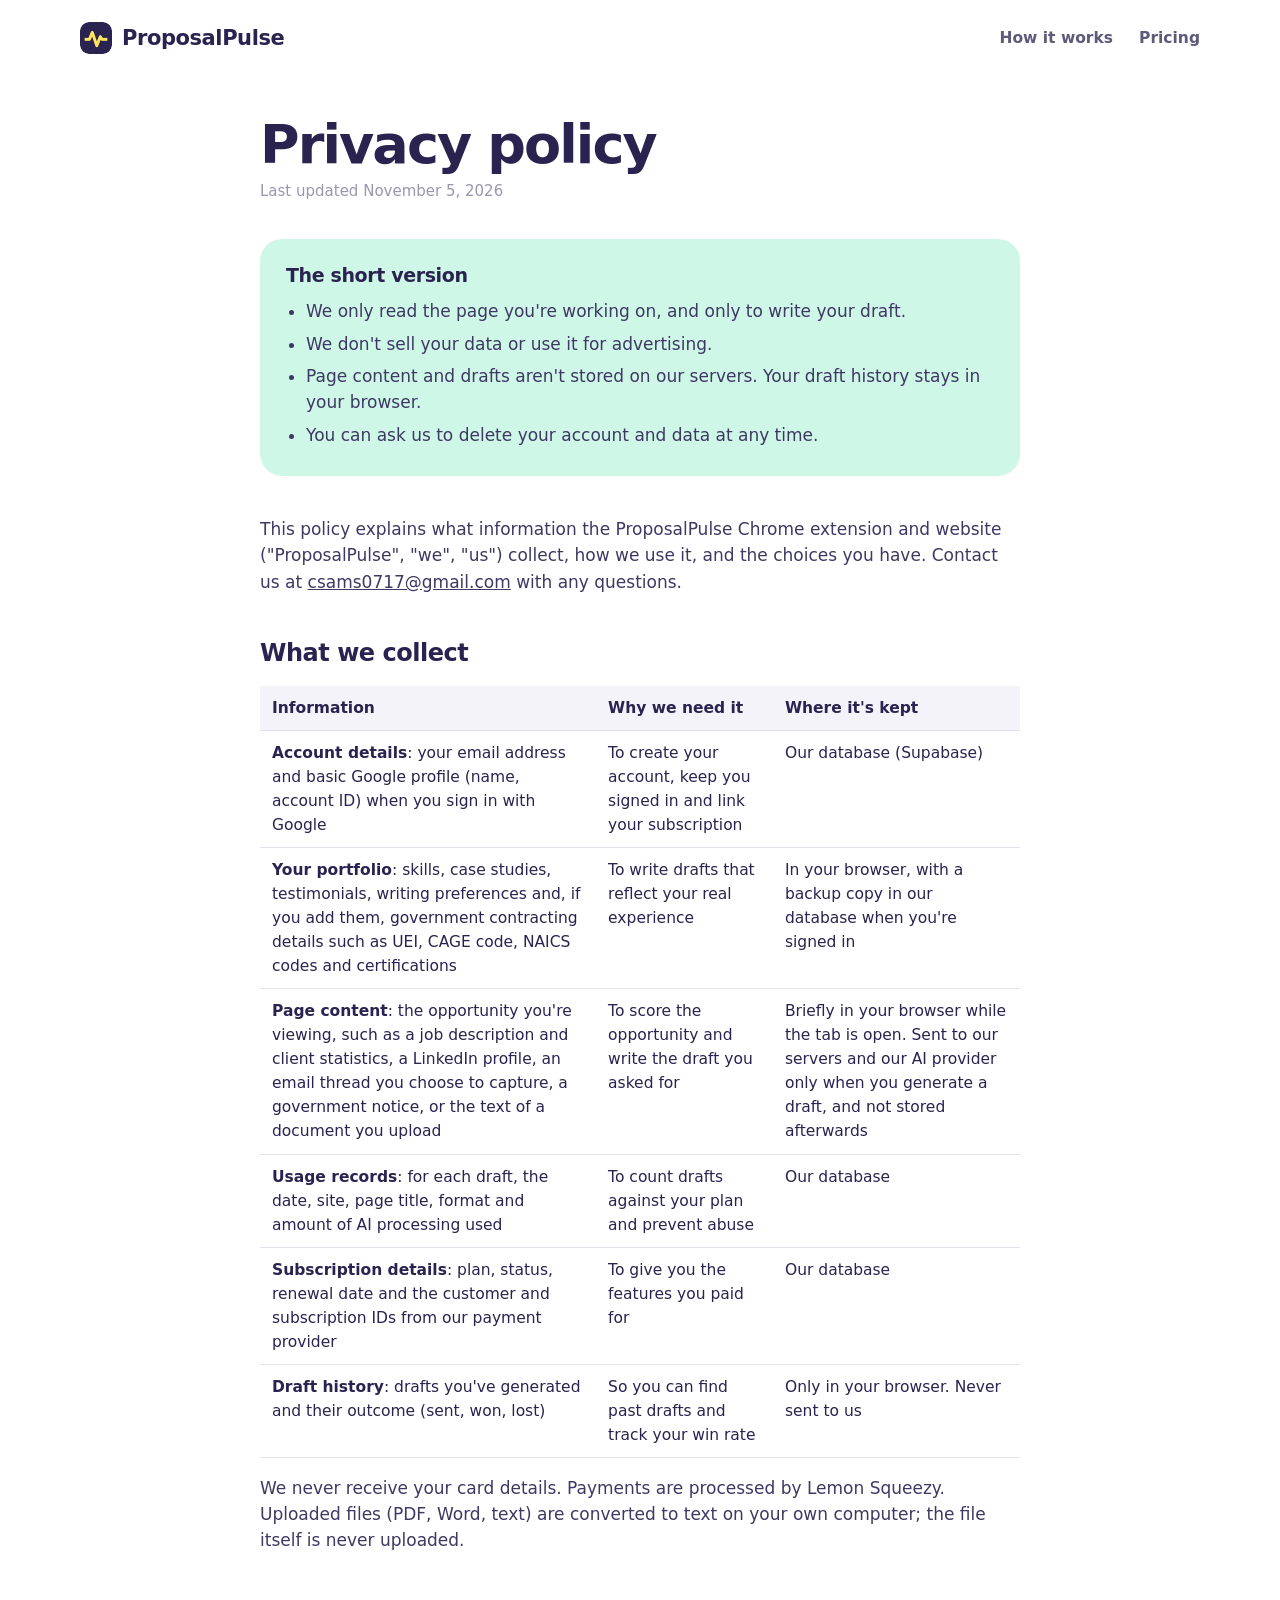
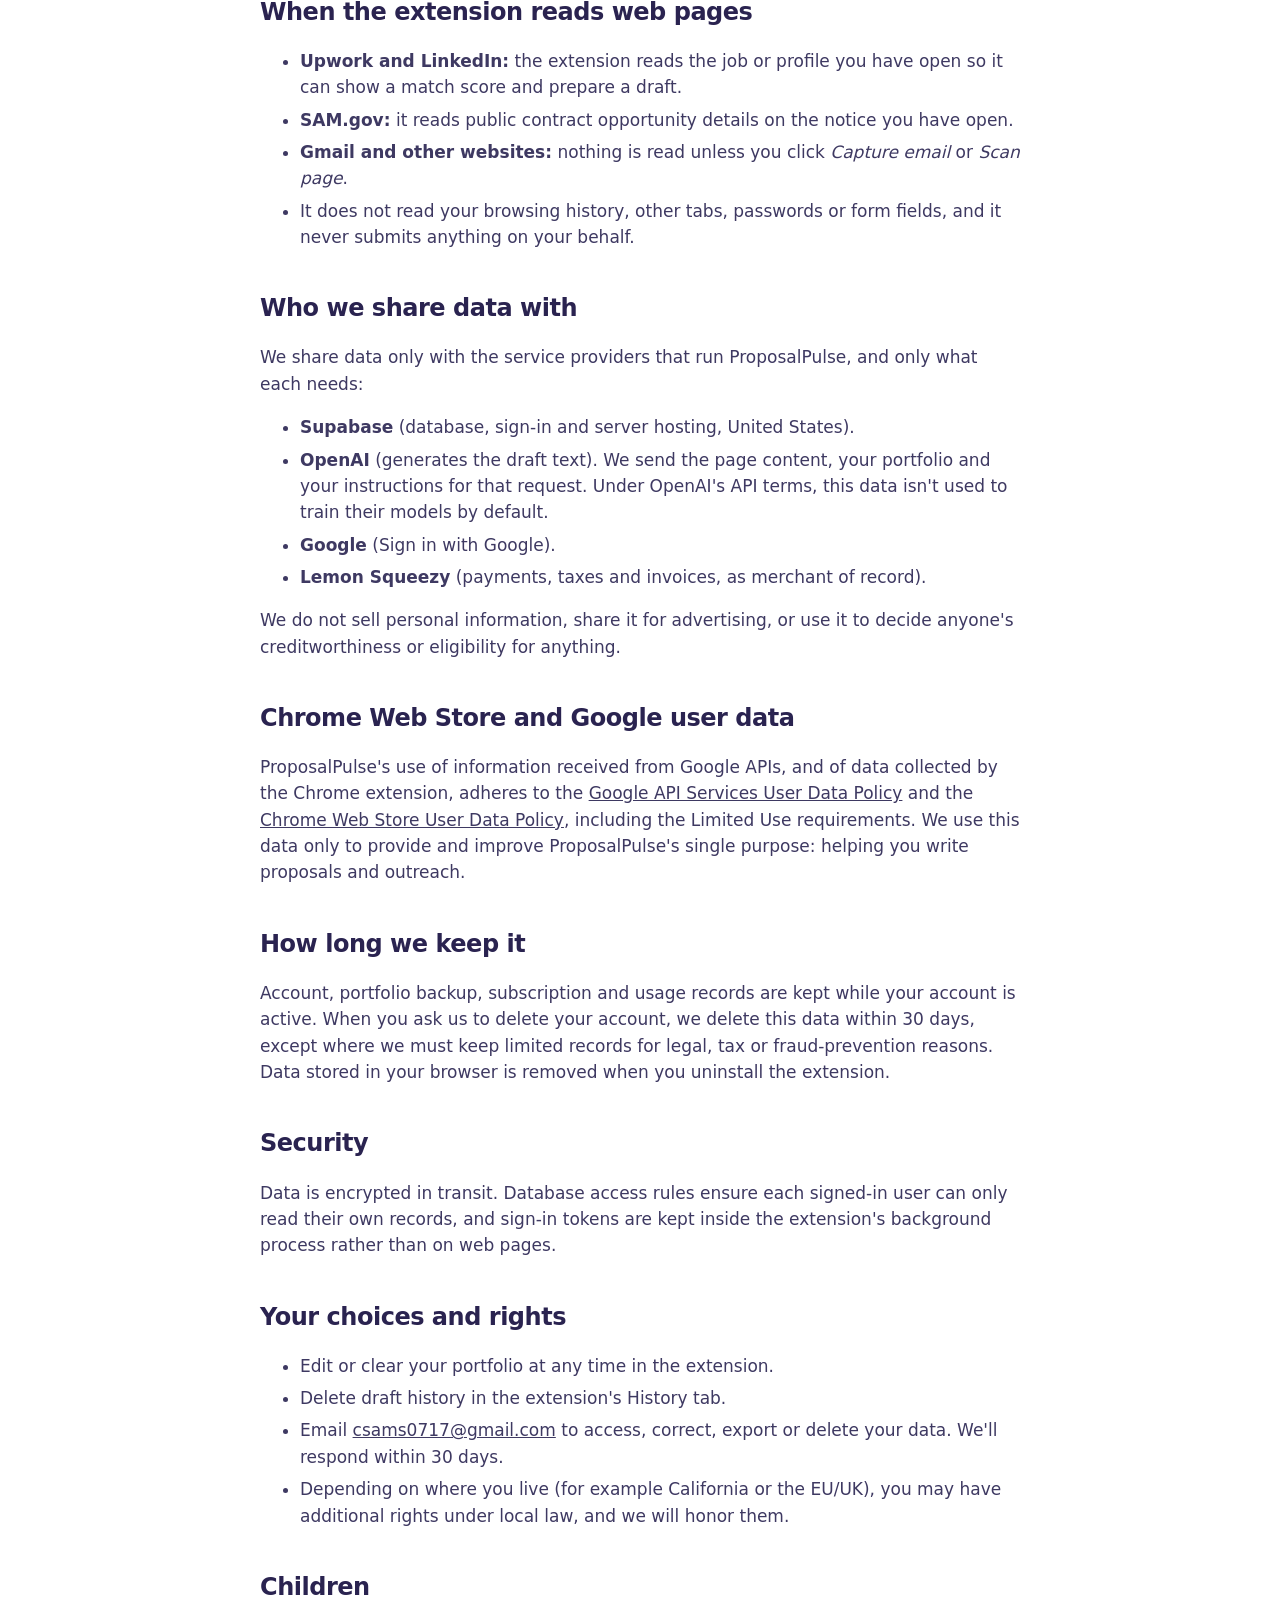
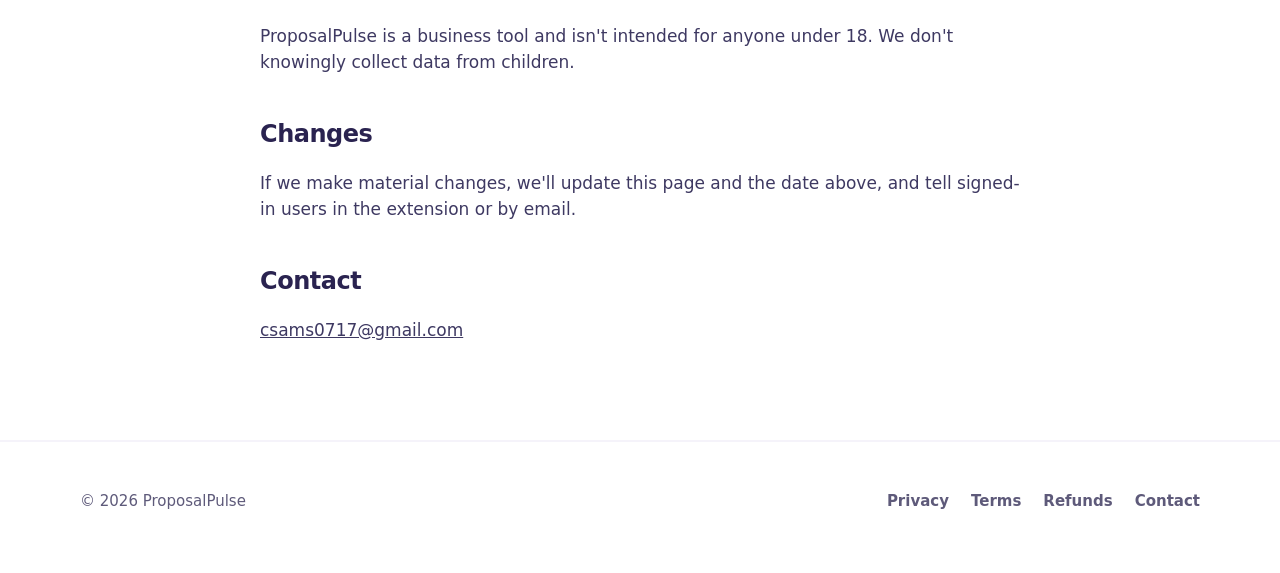
==== privacy.html @ be075578 "Add ProposalPulse website: landing page, privacy, terms and refund policy Co-Authored-By: Claude Opu" ====
<!doctype html>
<html lang="en">
<head>
  <meta charset="utf-8" />
  <meta name="viewport" content="width=device-width, initial-scale=1" />
  <title>Privacy policy · ProposalPulse</title>
  <link rel="icon" href="img/icon.png" />
  <link rel="stylesheet" href="styles.css" />
</head>
<body>
  <header class="site-header">
    <div class="wrap">
      <a class="brand" href="index.html"><img src="img/icon.png" alt="" />ProposalPulse</a>
      <nav class="nav" aria-label="Main">
        <a href="index.html#how" class="hide-sm">How it works</a>
        <a href="index.html#pricing">Pricing</a>
      </nav>
    </div>
  </header>
  <main class="legal">
    <div class="wrap" style="--c: var(--mint)">
      <h1>Privacy policy</h1>
      <p class="updated">Last updated November 5, 2026</p>
      <div class="summary">
        <h2>The short version</h2>
        <ul>
          <li>We only read the page you're working on, and only to write your draft.</li>
          <li>We don't sell your data or use it for advertising.</li>
          <li>Page content and drafts aren't stored on our servers. Your draft history stays in your browser.</li>
          <li>You can ask us to delete your account and data at any time.</li>
        </ul>
      </div>

      <p>This policy explains what information the ProposalPulse Chrome extension and website ("ProposalPulse", "we", "us") collect, how we use it, and the choices you have. Contact us at <a href="mailto:csams0717@gmail.com">csams0717@gmail.com</a> with any questions.</p>

      <h2>What we collect</h2>
      <table>
        <thead><tr><th>Information</th><th>Why we need it</th><th>Where it's kept</th></tr></thead>
        <tbody>
          <tr><td><strong>Account details</strong>: your email address and basic Google profile (name, account ID) when you sign in with Google</td><td>To create your account, keep you signed in and link your subscription</td><td>Our database (Supabase)</td></tr>
          <tr><td><strong>Your portfolio</strong>: skills, case studies, testimonials, writing preferences and, if you add them, government contracting details such as UEI, CAGE code, NAICS codes and certifications</td><td>To write drafts that reflect your real experience</td><td>In your browser, with a backup copy in our database when you're signed in</td></tr>
          <tr><td><strong>Page content</strong>: the opportunity you're viewing, such as a job description and client statistics, a LinkedIn profile, an email thread you choose to capture, a government notice, or the text of a document you upload</td><td>To score the opportunity and write the draft you asked for</td><td>Briefly in your browser while the tab is open. Sent to our servers and our AI provider only when you generate a draft, and not stored afterwards</td></tr>
          <tr><td><strong>Usage records</strong>: for each draft, the date, site, page title, format and amount of AI processing used</td><td>To count drafts against your plan and prevent abuse</td><td>Our database</td></tr>
          <tr><td><strong>Subscription details</strong>: plan, status, renewal date and the customer and subscription IDs from our payment provider</td><td>To give you the features you paid for</td><td>Our database</td></tr>
          <tr><td><strong>Draft history</strong>: drafts you've generated and their outcome (sent, won, lost)</td><td>So you can find past drafts and track your win rate</td><td>Only in your browser. Never sent to us</td></tr>
        </tbody>
      </table>
      <p>We never receive your card details. Payments are processed by Lemon Squeezy. Uploaded files (PDF, Word, text) are converted to text on your own computer; the file itself is never uploaded.</p>

      <h2>When the extension reads web pages</h2>
      <ul>
        <li><strong>Upwork and LinkedIn:</strong> the extension reads the job or profile you have open so it can show a match score and prepare a draft.</li>
        <li><strong>SAM.gov:</strong> it reads public contract opportunity details on the notice you have open.</li>
        <li><strong>Gmail and other websites:</strong> nothing is read unless you click <em>Capture email</em> or <em>Scan page</em>.</li>
        <li>It does not read your browsing history, other tabs, passwords or form fields, and it never submits anything on your behalf.</li>
      </ul>

      <h2>Who we share data with</h2>
      <p>We share data only with the service providers that run ProposalPulse, and only what each needs:</p>
      <ul>
        <li><strong>Supabase</strong> (database, sign-in and server hosting, United States).</li>
        <li><strong>OpenAI</strong> (generates the draft text). We send the page content, your portfolio and your instructions for that request. Under OpenAI's API terms, this data isn't used to train their models by default.</li>
        <li><strong>Google</strong> (Sign in with Google).</li>
        <li><strong>Lemon Squeezy</strong> (payments, taxes and invoices, as merchant of record).</li>
      </ul>
      <p>We do not sell personal information, share it for advertising, or use it to decide anyone's creditworthiness or eligibility for anything.</p>

      <h2>Chrome Web Store and Google user data</h2>
      <p>ProposalPulse's use of information received from Google APIs, and of data collected by the Chrome extension, adheres to the <a href="https://developers.google.com/terms/api-services-user-data-policy">Google API Services User Data Policy</a> and the <a href="https://developer.chrome.com/docs/webstore/program-policies/limited-use">Chrome Web Store User Data Policy</a>, including the Limited Use requirements. We use this data only to provide and improve ProposalPulse's single purpose: helping you write proposals and outreach.</p>

      <h2>How long we keep it</h2>
      <p>Account, portfolio backup, subscription and usage records are kept while your account is active. When you ask us to delete your account, we delete this data within 30 days, except where we must keep limited records for legal, tax or fraud-prevention reasons. Data stored in your browser is removed when you uninstall the extension.</p>

      <h2>Security</h2>
      <p>Data is encrypted in transit. Database access rules ensure each signed-in user can only read their own records, and sign-in tokens are kept inside the extension's background process rather than on web pages.</p>

      <h2>Your choices and rights</h2>
      <ul>
        <li>Edit or clear your portfolio at any time in the extension.</li>
        <li>Delete draft history in the extension's History tab.</li>
        <li>Email <a href="mailto:csams0717@gmail.com">csams0717@gmail.com</a> to access, correct, export or delete your data. We'll respond within 30 days.</li>
        <li>Depending on where you live (for example California or the EU/UK), you may have additional rights under local law, and we will honor them.</li>
      </ul>

      <h2>Children</h2>
      <p>ProposalPulse is a business tool and isn't intended for anyone under 18. We don't knowingly collect data from children.</p>

      <h2>Changes</h2>
      <p>If we make material changes, we'll update this page and the date above, and tell signed-in users in the extension or by email.</p>

      <h2>Contact</h2>
      <p><a href="mailto:csams0717@gmail.com">csams0717@gmail.com</a></p>
    </div>
  </main>
  <footer class="site-footer">
    <div class="wrap">
      <span>© 2026 ProposalPulse</span>
      <nav aria-label="Footer">
        <a href="privacy.html">Privacy</a>
        <a href="terms.html">Terms</a>
        <a href="refunds.html">Refunds</a>
        <a href="mailto:csams0717@gmail.com">Contact</a>
      </nav>
    </div>
  </footer>
</body>
</html>
---- styles.css ----
/* ProposalPulse — website. Same system as the extension:
   white paper, indigo ink, one highlighter colour per idea. */

@font-face {
  font-family: "Bricolage";
  src: url("fonts/bricolage.woff2") format("woff2-variations");
  font-weight: 200 800;
  font-stretch: 75% 100%;
  font-display: swap;
}
@font-face {
  font-family: "Source Serif";
  src: url("fonts/source-serif.woff2") format("woff2-variations");
  font-weight: 200 900;
  font-display: swap;
}

:root {
  --ink: #2a2350;
  --ink-soft: #5e5a7a;
  --ink-faint: #9a96b0;
  --paper: #ffffff;
  --mist: #f5f3fa;
  --line: #e4e1ee;
  --yellow: #ffe45c;
  --pink: #ffa8d4;
  --mint: #86ebc6;
  --sky: #9ad8ff;
  --lilac: #cfc0ff;
  --ok: #0e8a5f;
  --sans: "Bricolage", ui-sans-serif, system-ui, sans-serif;
  --serif: "Source Serif", Georgia, serif;
  --wrap: 1120px;
}

* { box-sizing: border-box; }
html { scroll-behavior: smooth; }
@media (prefers-reduced-motion: reduce) { html { scroll-behavior: auto; } * { transition: none !important; animation: none !important; } }

body {
  margin: 0;
  background: var(--paper);
  color: var(--ink);
  font-family: var(--sans);
  font-size: 17px;
  line-height: 1.55;
  font-optical-sizing: auto;
  -webkit-font-smoothing: antialiased;
}
::selection { background: var(--yellow); }
a { color: inherit; }
img { max-width: 100%; display: block; }
:focus-visible { outline: 3px solid var(--ink); outline-offset: 3px; border-radius: 4px; }

.wrap { width: min(var(--wrap), 100% - 40px); margin-inline: auto; }

/* ---------- Header ---------- */
.site-header { padding: 22px 0; }
.site-header .wrap { display: flex; align-items: center; justify-content: space-between; gap: 20px; }
.brand { display: inline-flex; align-items: center; gap: 10px; text-decoration: none; font-weight: 800; font-size: 21px; letter-spacing: -0.02em; }
.brand img { width: 32px; height: 32px; border-radius: 9px; }
.nav { display: flex; gap: 26px; font-weight: 600; font-size: 15.5px; }
.nav a { text-decoration: none; color: var(--ink-soft); }
.nav a:hover { color: var(--ink); }
@media (max-width: 640px) { .nav .hide-sm { display: none; } .nav { gap: 18px; } }

/* ---------- Buttons ---------- */
.btn {
  display: inline-flex; align-items: center; justify-content: center; gap: 8px;
  padding: 14px 22px; border-radius: 14px; font: 650 16.5px/1 var(--sans);
  text-decoration: none; cursor: pointer; border: 0; transition: transform .12s, box-shadow .12s;
}
.btn-primary { background: var(--ink); color: #fff; box-shadow: 4px 4px 0 var(--accent, var(--yellow)); }
.btn-primary:hover { transform: translate(-1px, -1px); box-shadow: 5px 5px 0 var(--accent, var(--yellow)); }
.btn-primary:active { transform: translate(2px, 2px); box-shadow: 1px 1px 0 var(--accent, var(--yellow)); }
.btn-secondary { background: var(--paper); color: var(--ink); box-shadow: inset 0 0 0 2px var(--line); }
.btn-secondary:hover { box-shadow: inset 0 0 0 2px var(--ink); }
.btn[aria-disabled="true"] { cursor: default; }

/* ---------- Hero ---------- */
.hero { padding: 40px 0 96px; overflow: hidden; }
.hero .wrap { display: grid; grid-template-columns: 1.05fr 0.95fr; gap: 56px; align-items: center; }
.hero h1 {
  margin: 0; font-size: clamp(44px, 6.4vw, 78px); line-height: 0.98; font-weight: 800;
  letter-spacing: -0.035em; font-stretch: 92%;
}
.hero p.lede { margin: 26px 0 0; font-size: 20px; line-height: 1.5; color: var(--ink-soft); max-width: 34ch; }
.hero .actions { display: flex; flex-wrap: wrap; gap: 14px; margin-top: 34px; }
.hero .fine { margin-top: 16px; font-size: 14.5px; color: var(--ink-faint); }

.stack { position: relative; height: 640px; }
.shot {
  position: absolute; width: 300px; border-radius: 22px; overflow: hidden; background: var(--paper);
  box-shadow: 0 0 0 1px rgb(42 35 80 / .08), 0 30px 60px -28px rgb(42 35 80 / .45);
}
.shot { height: 540px; }
.shot img { width: 100%; height: 100%; object-fit: cover; object-position: top; }
.shot.front { right: 40px; top: 0; transform: rotate(2.5deg); z-index: 2; }
.shot.back { left: 0; top: 70px; transform: rotate(-5deg); }
.swatch { position: absolute; border-radius: 999px; z-index: 0; }
.swatch.a { width: 260px; height: 46px; background: var(--yellow); right: 0; bottom: 70px; transform: rotate(-8deg); }
.swatch.b { width: 180px; height: 40px; background: var(--pink); left: 30px; top: 18px; transform: rotate(10deg); }

@media (max-width: 900px) {
  .hero .wrap { grid-template-columns: 1fr; }
  .stack { height: 470px; max-width: 460px; margin: 0 auto; width: 100%; }
  .shot { width: 240px; height: 430px; }
  .shot.front { right: 0; }
}

/* ---------- Sections ---------- */
section { padding: 88px 0; }
.section-head { max-width: 640px; margin-bottom: 44px; }
.section-head h2 { margin: 0; font-size: clamp(32px, 4.2vw, 48px); line-height: 1.05; letter-spacing: -0.03em; font-weight: 800; }
.section-head p { margin: 14px 0 0; color: var(--ink-soft); font-size: 19px; }

/* How it works: a real three-step sequence */
.steps { display: grid; grid-template-columns: repeat(3, 1fr); gap: 22px; counter-reset: step; }
.step { background: var(--mist); border-radius: 24px; padding: 28px; }
.step::before {
  counter-increment: step; content: counter(step);
  display: inline-grid; place-items: center; width: 40px; height: 40px; border-radius: 12px;
  font-weight: 800; font-size: 19px; background: var(--c, var(--yellow));
}
.step h3 { margin: 18px 0 6px; font-size: 22px; letter-spacing: -0.015em; }
.step p { margin: 0; color: var(--ink-soft); font-size: 16.5px; }
@media (max-width: 800px) { .steps { grid-template-columns: 1fr; } }

/* Platforms */
.platforms { display: grid; grid-template-columns: repeat(4, 1fr); gap: 16px; }
.platform { border-radius: 22px; padding: 24px; background: var(--c); min-height: 200px; display: flex; flex-direction: column; }
.platform h3 { margin: 0; font-size: 24px; letter-spacing: -0.02em; }
.platform p { margin: 10px 0 0; font-size: 16px; }
.platform .writes { margin-top: auto; padding-top: 18px; font-size: 14.5px; font-weight: 600; }
@media (max-width: 900px) { .platforms { grid-template-columns: repeat(2, 1fr); } }
@media (max-width: 520px) { .platforms { grid-template-columns: 1fr; } }

/* Feature split */
.split { display: grid; grid-template-columns: 1fr 1fr; gap: 64px; align-items: center; }
.split.reverse > :first-child { order: 2; }
.split .shot-inline { width: 340px; max-width: 100%; height: 600px; margin: 0 auto; border-radius: 22px; overflow: hidden; transform: rotate(-2deg);
  box-shadow: 0 0 0 1px rgb(42 35 80 / .08), 0 30px 60px -28px rgb(42 35 80 / .45), 10px 10px 0 var(--c, var(--yellow)); }
.split h2 { margin: 0; font-size: clamp(30px, 3.8vw, 44px); line-height: 1.06; letter-spacing: -0.03em; font-weight: 800; }
.split p { color: var(--ink-soft); font-size: 18.5px; }
.ticks { list-style: none; padding: 0; margin: 22px 0 0; display: grid; gap: 10px; }
.ticks li { display: flex; gap: 12px; font-size: 17px; }
.ticks li::before { content: ""; flex: none; width: 20px; height: 20px; margin-top: 3px; border-radius: 6px; background: var(--c, var(--yellow)) url("data:image/svg+xml,%3Csvg xmlns='http://www.w3.org/2000/svg' viewBox='0 0 16 16'%3E%3Cpath d='M3.5 8.5l3 3 6-6.5' fill='none' stroke='%232a2350' stroke-width='2.2' stroke-linecap='round' stroke-linejoin='round'/%3E%3C/svg%3E") center/14px no-repeat; }
@media (max-width: 860px) { .split { grid-template-columns: 1fr; gap: 40px; } .split.reverse > :first-child { order: 0; } }

/* The promise: drafts in serif, like the extension's paper sheet */
.promise { background: var(--ink); color: #fff; border-radius: 32px; padding: 64px 56px; }
.promise blockquote { margin: 0; font-family: var(--serif); font-size: clamp(26px, 3.3vw, 38px); line-height: 1.3; max-width: 30ch; }
.promise p { margin: 22px 0 0; color: #c9c4e6; font-size: 17px; max-width: 56ch; }
@media (max-width: 640px) { .promise { padding: 40px 26px; border-radius: 24px; } }

/* Pricing */
.plans { display: grid; grid-template-columns: repeat(3, 1fr); gap: 20px; align-items: start; }
.plan { background: var(--mist); border-radius: 26px; padding: 30px; }
.plan.featured { background: color-mix(in srgb, var(--lilac) 45%, white); box-shadow: inset 0 0 0 2px var(--ink); }
.plan h3 { margin: 0; font-size: 24px; letter-spacing: -0.02em; }
.plan .price { margin: 10px 0 4px; font-size: 48px; font-weight: 800; letter-spacing: -0.04em; line-height: 1; }
.plan .price small { font-size: 17px; font-weight: 500; color: var(--ink-faint); letter-spacing: 0; }
.plan .for { margin: 0; color: var(--ink-soft); font-size: 15.5px; min-height: 48px; }
.plan .ticks li { font-size: 16px; }
.plan .ticks li::before { background-color: var(--paper); }
.plan.featured .ticks li::before { background-color: var(--yellow); }
@media (max-width: 900px) { .plans { grid-template-columns: 1fr; max-width: 460px; } }

/* FAQ */
.faq { display: grid; gap: 12px; max-width: 780px; }
.faq details { background: var(--mist); border-radius: 18px; padding: 20px 24px; }
.faq summary { cursor: pointer; font-weight: 700; font-size: 18px; list-style: none; display: flex; justify-content: space-between; gap: 16px; }
.faq summary::-webkit-details-marker { display: none; }
.faq summary::after { content: "+"; font-weight: 500; font-size: 24px; line-height: 1; }
.faq details[open] summary::after { content: "–"; }
.faq details p { margin: 12px 0 0; color: var(--ink-soft); }

/* Footer */
.site-footer { padding: 48px 0 60px; border-top: 2px solid var(--mist); margin-top: 40px; color: var(--ink-soft); font-size: 15px; }
.site-footer .wrap { display: flex; flex-wrap: wrap; justify-content: space-between; gap: 18px; align-items: center; }
.site-footer nav { display: flex; flex-wrap: wrap; gap: 22px; }
.site-footer a { text-decoration: none; font-weight: 600; }
.site-footer a:hover { color: var(--ink); text-decoration: underline; text-decoration-color: var(--yellow); text-decoration-thickness: 3px; text-underline-offset: 4px; }

/* ---------- Legal pages ---------- */
.legal { padding: 30px 0 40px; }
.legal .wrap { max-width: 760px; }
.legal h1 { font-size: clamp(38px, 5vw, 54px); letter-spacing: -0.035em; line-height: 1.02; margin: 10px 0 8px; }
.legal .updated { color: var(--ink-faint); font-size: 15px; margin: 0 0 36px; }
.legal .summary { background: color-mix(in srgb, var(--c, var(--mint)) 40%, white); border-radius: 22px; padding: 22px 26px; margin-bottom: 40px; }
.legal .summary h2 { margin: 0 0 8px; font-size: 19px; }
.legal .summary ul { margin: 0; padding-left: 20px; }
.legal h2 { font-size: 24px; letter-spacing: -0.02em; margin: 40px 0 10px; }
.legal h3 { font-size: 18.5px; margin: 24px 0 6px; }
.legal p, .legal li { color: #3e3962; }
.legal li { margin: 6px 0; }
.legal table { border-collapse: collapse; width: 100%; font-size: 15.5px; margin: 14px 0; }
.legal th, .legal td { text-align: left; padding: 10px 12px; border-bottom: 1px solid var(--line); vertical-align: top; }
.legal th { background: var(--mist); }

.split .shot-inline img { width: 100%; height: 100%; object-fit: cover; object-position: top; }
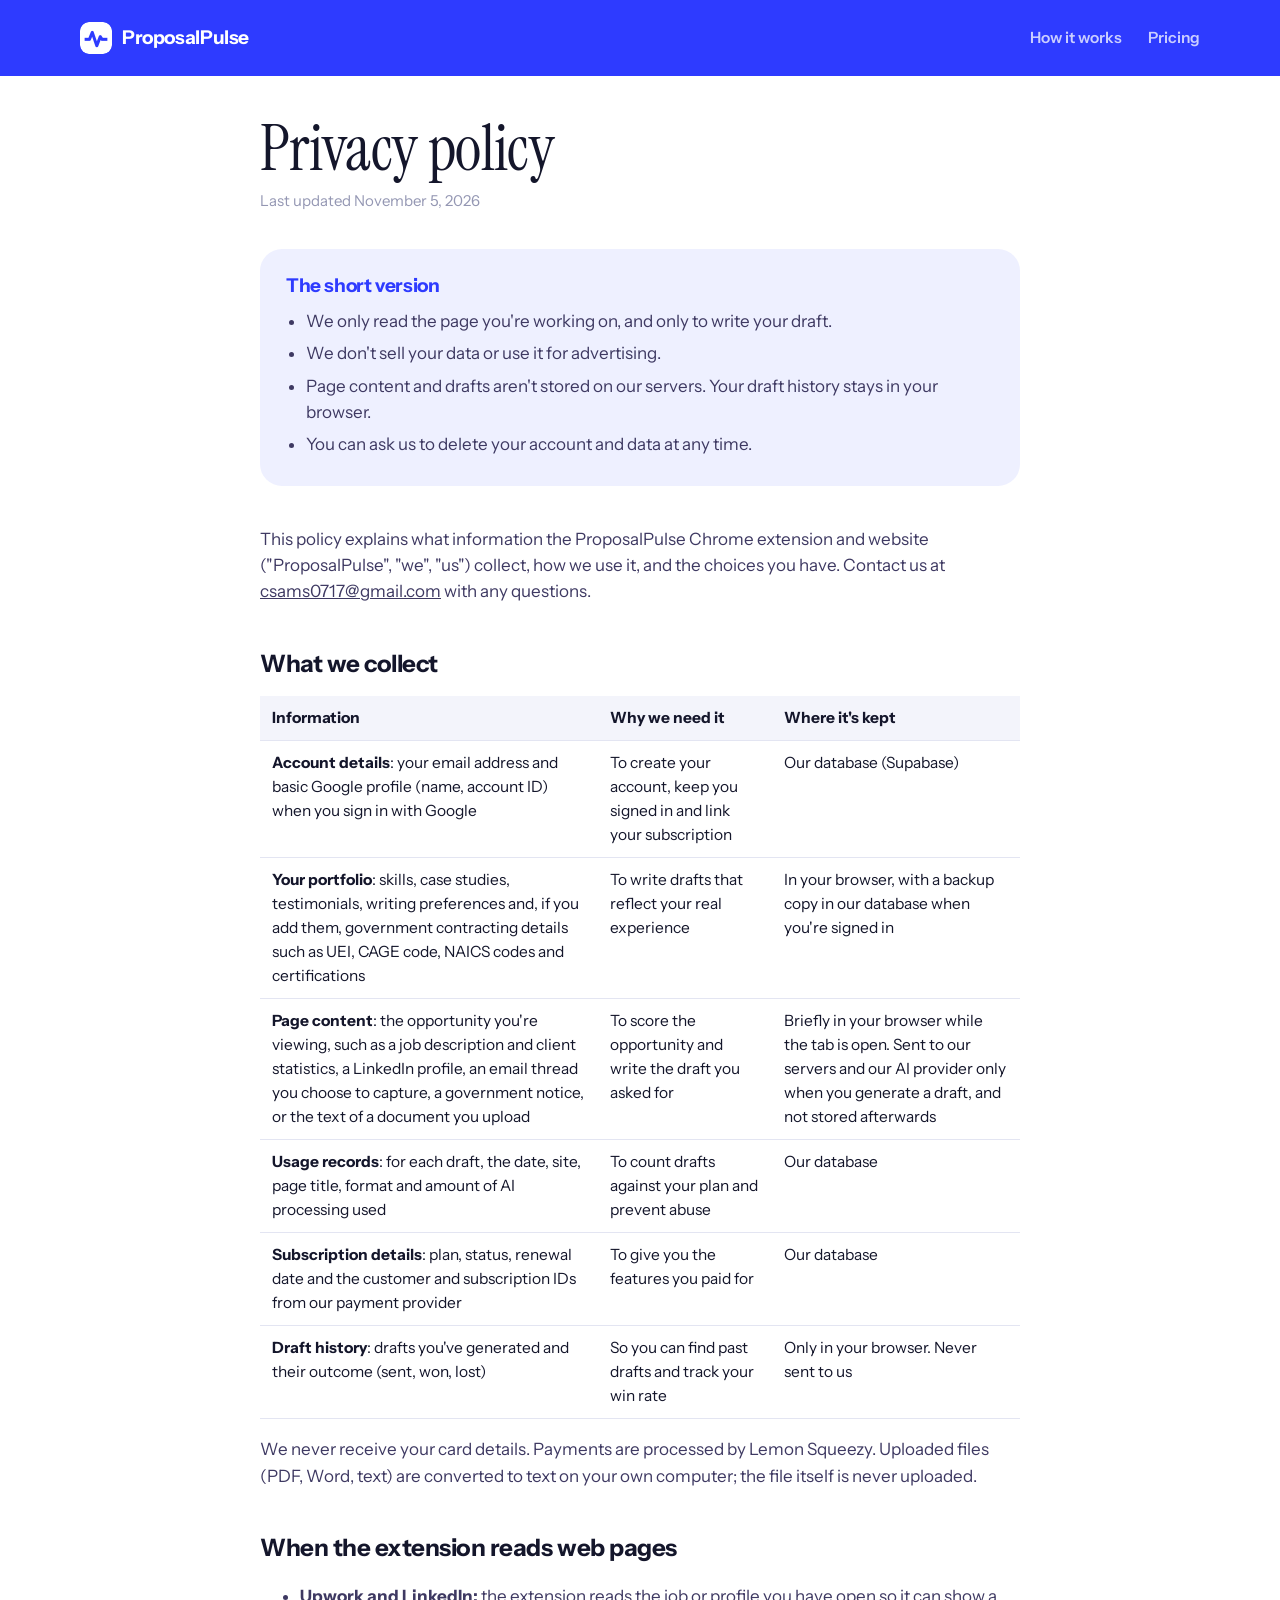
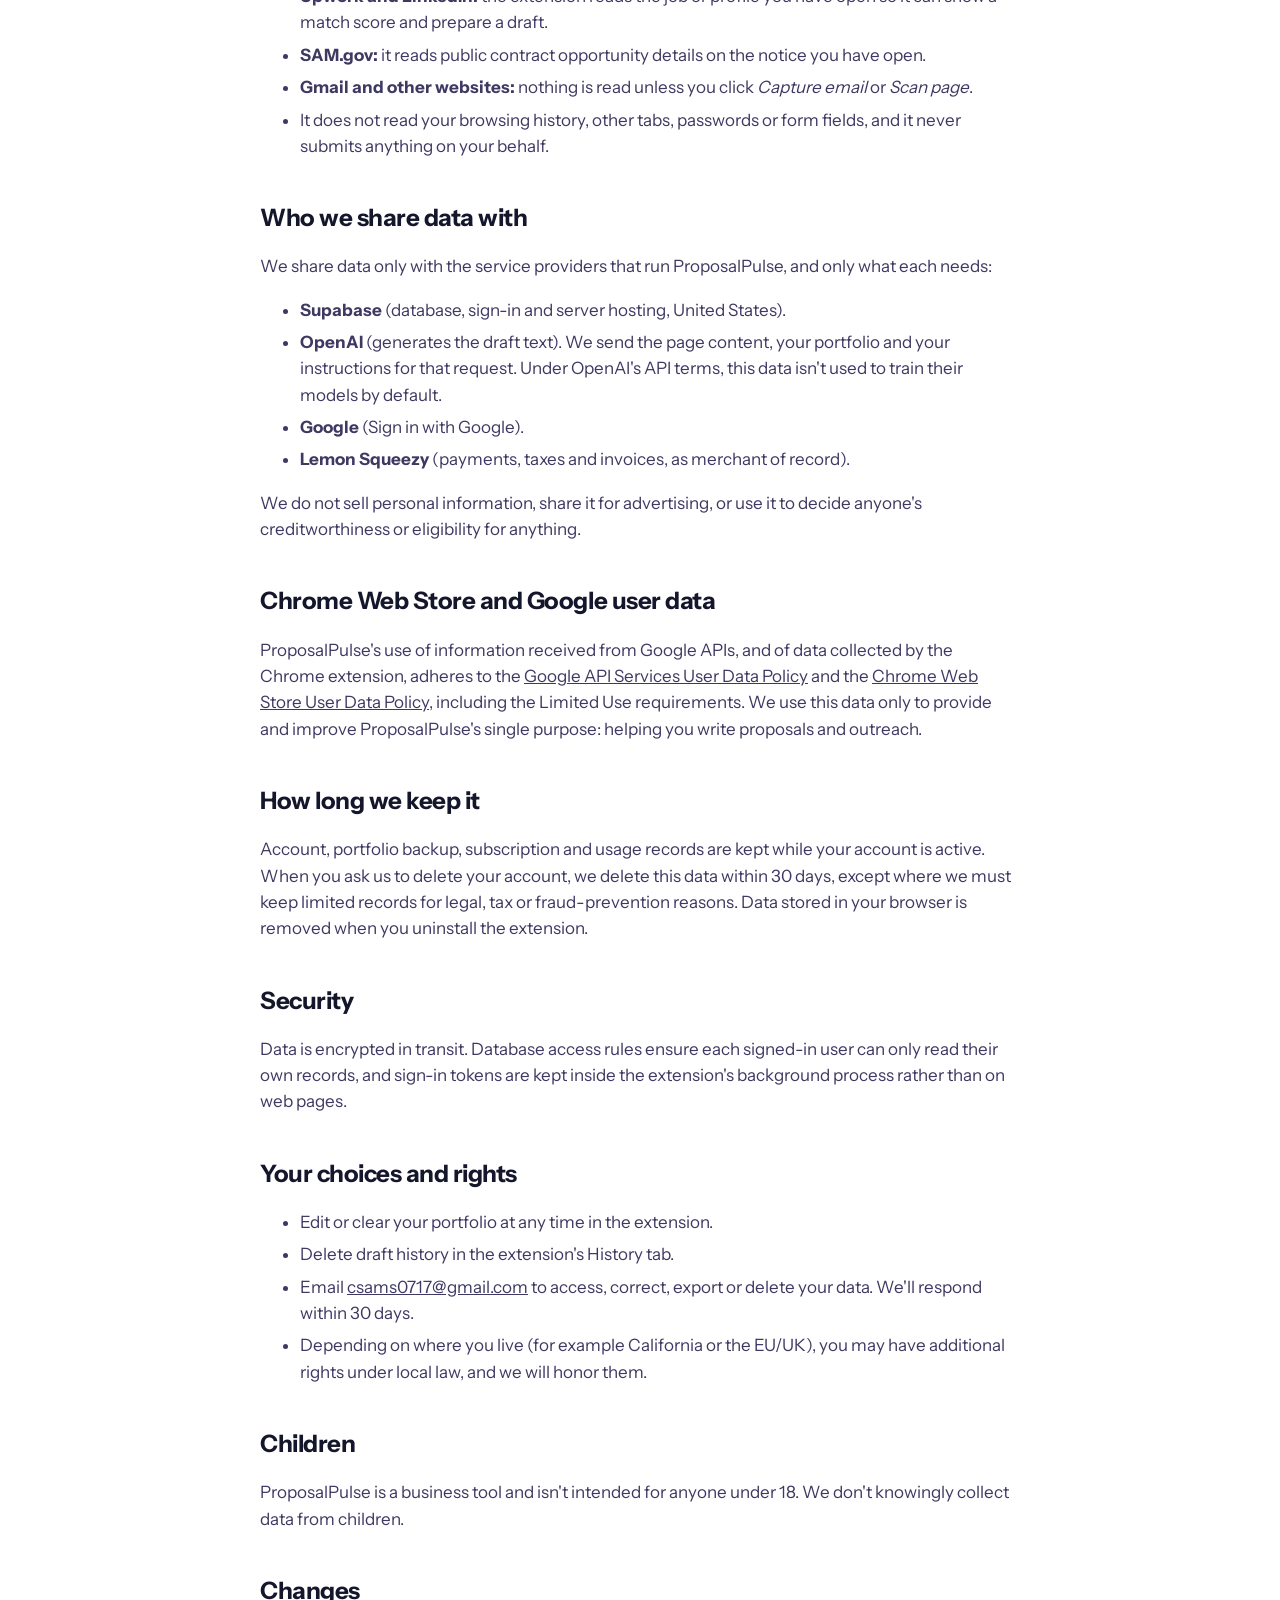
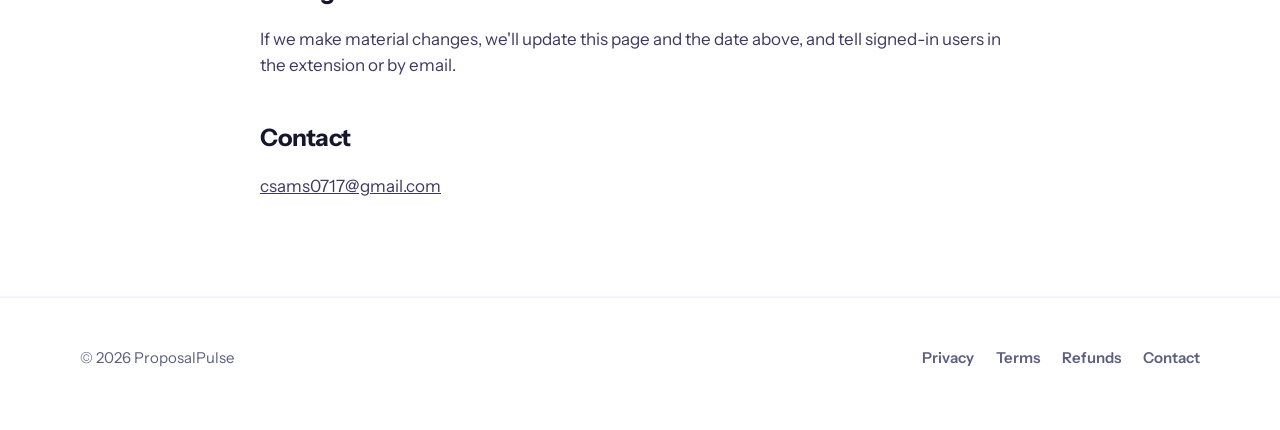
==== commit fa60b1ae: "Restyle website to Cobalt Editorial to match extension v1.5 Co-Authored-By: Claude Opus 5.5 <noreply" ====
--- a/privacy.html
+++ b/privacy.html
@@ -10,7 +10,7 @@
 <body>
   <header class="site-header">
     <div class="wrap">
-      <a class="brand" href="index.html"><img src="img/icon.png" alt="" />ProposalPulse</a>
+      <a class="brand" href="index.html"><img src="img/icon-white.png" alt="" />ProposalPulse</a>
       <nav class="nav" aria-label="Main">
         <a href="index.html#how" class="hide-sm">How it works</a>
         <a href="index.html#pricing">Pricing</a>
--- a/styles.css
+++ b/styles.css
@@ -2,34 +2,44 @@
    white paper, indigo ink, one highlighter colour per idea. */
 
 @font-face {
-  font-family: "Bricolage";
-  src: url("fonts/bricolage.woff2") format("woff2-variations");
-  font-weight: 200 800;
-  font-stretch: 75% 100%;
+  font-family: "Instrument Sans";
+  src: url("fonts/instrument-sans.woff2") format("woff2-variations");
+  font-weight: 400 700;
   font-display: swap;
 }
 @font-face {
-  font-family: "Source Serif";
-  src: url("fonts/source-serif.woff2") format("woff2-variations");
-  font-weight: 200 900;
+  font-family: "Instrument Serif";
+  src: url("fonts/instrument-serif.woff2") format("woff2");
+  font-weight: 400;
   font-display: swap;
 }
+@font-face {
+  font-family: "Instrument Serif";
+  src: url("fonts/instrument-serif-italic.woff2") format("woff2");
+  font-weight: 400;
+  font-style: italic;
+  font-display: swap;
+}
 
 :root {
-  --ink: #2a2350;
-  --ink-soft: #5e5a7a;
-  --ink-faint: #9a96b0;
+  --ink: #14162b;
+  --ink-soft: #5b5f80;
+  --ink-faint: #9497b3;
   --paper: #ffffff;
-  --mist: #f5f3fa;
-  --line: #e4e1ee;
-  --yellow: #ffe45c;
-  --pink: #ffa8d4;
-  --mint: #86ebc6;
-  --sky: #9ad8ff;
-  --lilac: #cfc0ff;
-  --ok: #0e8a5f;
-  --sans: "Bricolage", ui-sans-serif, system-ui, sans-serif;
-  --serif: "Source Serif", Georgia, serif;
+  --mist: #f3f4fb;
+  --line: #e3e5f2;
+  --cobalt: #2e3bff;
+  --cobalt-deep: #1f29d6;
+  --cobalt-soft: #eef0ff;
+  /* former highlighter names now resolve to the cobalt system */
+  --yellow: #eef0ff;
+  --pink: #eef0ff;
+  --mint: #eef0ff;
+  --sky: #eef0ff;
+  --lilac: #eef0ff;
+  --ok: #0c8457;
+  --sans: "Instrument Sans", ui-sans-serif, system-ui, sans-serif;
+  --serif: "Instrument Serif", Georgia, serif;
   --wrap: 1120px;
 }
 
@@ -47,7 +57,7 @@
   font-optical-sizing: auto;
   -webkit-font-smoothing: antialiased;
 }
-::selection { background: var(--yellow); }
+::selection { background: var(--cobalt); color: #fff; }
 a { color: inherit; }
 img { max-width: 100%; display: block; }
 :focus-visible { outline: 3px solid var(--ink); outline-offset: 3px; border-radius: 4px; }
@@ -70,11 +80,11 @@
   padding: 14px 22px; border-radius: 14px; font: 650 16.5px/1 var(--sans);
   text-decoration: none; cursor: pointer; border: 0; transition: transform .12s, box-shadow .12s;
 }
-.btn-primary { background: var(--ink); color: #fff; box-shadow: 4px 4px 0 var(--accent, var(--yellow)); }
-.btn-primary:hover { transform: translate(-1px, -1px); box-shadow: 5px 5px 0 var(--accent, var(--yellow)); }
-.btn-primary:active { transform: translate(2px, 2px); box-shadow: 1px 1px 0 var(--accent, var(--yellow)); }
-.btn-secondary { background: var(--paper); color: var(--ink); box-shadow: inset 0 0 0 2px var(--line); }
-.btn-secondary:hover { box-shadow: inset 0 0 0 2px var(--ink); }
+.btn-primary { background: var(--cobalt); color: #fff; }
+.btn-primary:hover { background: var(--cobalt-deep); }
+
+.btn-secondary { background: transparent; color: #fff; box-shadow: inset 0 0 0 1.5px rgb(255 255 255 / .6); }
+.btn-secondary:hover { box-shadow: inset 0 0 0 1.5px #fff; }
 .btn[aria-disabled="true"] { cursor: default; }
 
 /* ---------- Hero ---------- */
@@ -199,3 +209,44 @@
 .legal th { background: var(--mist); }
 
 .split .shot-inline img { width: 100%; height: 100%; object-fit: cover; object-position: top; }
+
+/* ===== Cobalt Editorial overrides ===== */
+.site-header { background: var(--cobalt); color: #fff; }
+.brand, .nav a { color: #fff; }
+.nav a { opacity: .75; }
+.nav a:hover { opacity: 1; color: #fff; }
+.brand { font-weight: 700; font-size: 19px; }
+
+.hero { background: var(--cobalt); color: #fff; position: relative; }
+.hero::after { content: ""; position: absolute; right: -120px; bottom: -200px; width: 520px; height: 520px; border-radius: 50%; border: 80px solid rgb(255 255 255 / .06); pointer-events: none; }
+.hero .wrap { position: relative; z-index: 1; }
+.hero h1 { font-family: var(--serif); font-weight: 400; font-stretch: normal; letter-spacing: -0.01em; line-height: 1; font-size: clamp(50px, 7.2vw, 92px); }
+.hero h1 em { font-style: italic; }
+.hero p.lede { color: rgb(255 255 255 / .82); }
+.hero .fine { color: rgb(255 255 255 / .65); }
+.hero .btn-primary { background: #fff; color: var(--cobalt); }
+.hero .btn-primary:hover { background: var(--cobalt-soft); }
+.swatch { display: none; }
+.shot { box-shadow: 0 40px 80px -30px rgb(8 12 90 / .7); }
+
+.section-head h2, .split h2 { font-family: var(--serif); font-weight: 400; letter-spacing: -0.01em; font-size: clamp(38px, 5vw, 58px); line-height: 1.02; }
+.step { background: var(--mist); }
+.step::before { background: var(--cobalt); color: #fff; }
+.platform { background: var(--mist) !important; border-top: 4px solid var(--cobalt); border-radius: 6px 6px 22px 22px; }
+.platform h3 { font-family: var(--serif); font-weight: 400; font-size: 32px; letter-spacing: 0; }
+.platform .writes { color: var(--cobalt); }
+.ticks li::before { background-color: var(--cobalt) !important; background-image: url("data:image/svg+xml,%3Csvg xmlns='http://www.w3.org/2000/svg' viewBox='0 0 16 16'%3E%3Cpath d='M3.5 8.5l3 3 6-6.5' fill='none' stroke='%23ffffff' stroke-width='2.2' stroke-linecap='round' stroke-linejoin='round'/%3E%3C/svg%3E"); }
+.split .shot-inline { box-shadow: 0 0 0 1px rgb(20 22 43 / .06), 0 30px 60px -28px rgb(20 22 43 / .4), 12px 12px 0 var(--cobalt); }
+.promise { background: var(--cobalt); }
+.promise blockquote { font-family: var(--serif); font-size: clamp(30px, 3.8vw, 46px); line-height: 1.12; }
+.promise p { color: rgb(255 255 255 / .8); }
+.plan h3 { font-family: var(--serif); font-weight: 400; font-size: 34px; letter-spacing: 0; }
+.plan .price { font-family: var(--serif); font-weight: 400; letter-spacing: 0; font-size: 56px; }
+.plan.featured { background: var(--cobalt); color: #fff; box-shadow: none; }
+.plan.featured .for, .plan.featured .price small { color: rgb(255 255 255 / .75); }
+.plan.featured .ticks li::before { background-color: #fff !important; background-image: url("data:image/svg+xml,%3Csvg xmlns='http://www.w3.org/2000/svg' viewBox='0 0 16 16'%3E%3Cpath d='M3.5 8.5l3 3 6-6.5' fill='none' stroke='%232e3bff' stroke-width='2.2' stroke-linecap='round' stroke-linejoin='round'/%3E%3C/svg%3E"); }
+.faq summary { font-weight: 600; }
+.site-footer a:hover { text-decoration-color: var(--cobalt); }
+.legal h1 { font-family: var(--serif); font-weight: 400; letter-spacing: -0.01em; font-size: clamp(44px, 6vw, 64px); }
+.legal .summary { background: var(--cobalt-soft); }
+.legal .summary h2 { color: var(--cobalt); }
